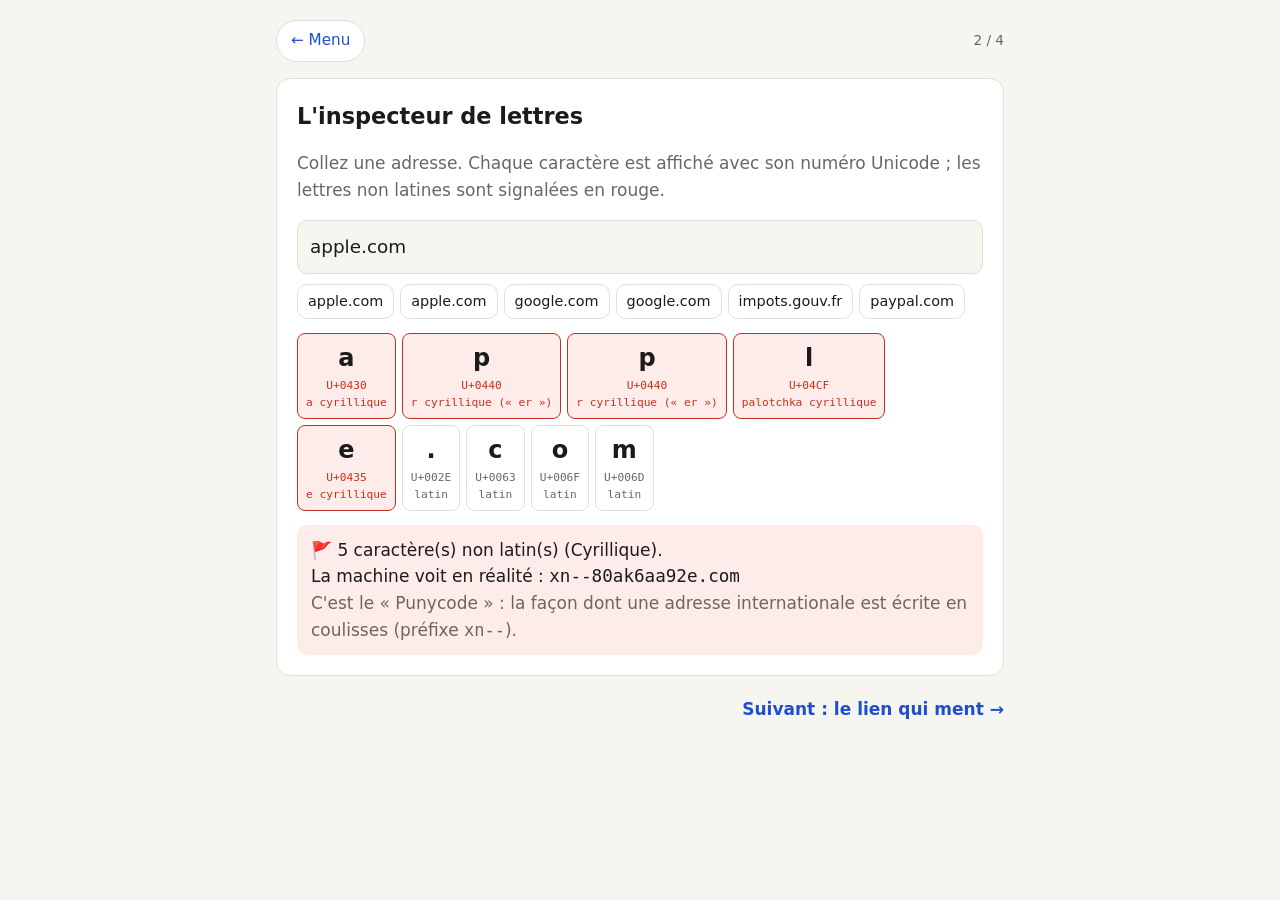
==== inspecteur.html @ 10530959 "separated pages" ====
<!doctype html>
<html lang="fr">
<head>
<meta charset="utf-8">
<meta name="viewport" content="width=device-width, initial-scale=1">
<title>L'inspecteur de lettres</title>
<link rel="stylesheet" href="style.css">
</head>
<body>
<main>
  <div class="topbar"><a class="back" href="index.html">← Menu</a><span class="step">2 / 4</span></div>

  <section>
    <h2>L'inspecteur de lettres</h2>
    <p class="muted">Collez une adresse. Chaque caractère est affiché avec son numéro Unicode ; les lettres non latines sont signalées en rouge.</p>
    <input type="text" id="insp" value="аррӏе.com" autocomplete="off" spellcheck="false" aria-label="Adresse à inspecter">
    <div class="presets" id="presets"></div>
    <div class="chars" id="chars"></div>
    <div class="verdict" id="verdict"></div>
  </section>

  <p class="next"><a href="lien.html">Suivant : le lien qui ment →</a></p>
</main>

<script>
const NAMES = {
  0x0430:"a cyrillique",0x0435:"e cyrillique",0x043E:"o cyrillique",0x0440:"r cyrillique (« er »)",
  0x0441:"s cyrillique (« es »)",0x0443:"u cyrillique",0x0445:"kha cyrillique",0x0455:"dze cyrillique",
  0x0456:"i cyrillique (ukrainien)",0x0458:"je cyrillique",0x04CF:"palotchka cyrillique",
  0x03BF:"omicron grec",0x03B1:"alpha grec",0x03BD:"nu grec",0x03C1:"rho grec",
};
const isAscii = c => c.codePointAt(0) < 128;
function scriptOf(c){
  if (isAscii(c)) return "Latin";
  if (/\p{Script=Cyrillic}/u.test(c)) return "Cyrillique";
  if (/\p{Script=Greek}/u.test(c)) return "Grec";
  if (/\p{Script=Latin}/u.test(c)) return "Latin";
  return "Autre";
}
const toPuny = h => { try { return new URL("https://" + h).hostname; } catch(e){ return "(adresse invalide)"; } };
const hex = c => "U+" + c.codePointAt(0).toString(16).toUpperCase().padStart(4,"0");
const esc = s => s.replace(/[&<>"]/g, m => ({"&":"&amp;","<":"&lt;",">":"&gt;",'"':"&quot;"}[m]));
const highlighted = s => [...s].map(c => isAscii(c) ? esc(c) : `<mark style="background:var(--mark)">${esc(c)}</mark>`).join("");
const $ = id => document.getElementById(id);

const PRESETS = ["apple.com","аррӏе.com","google.com","gооgle.com","impоts.gouv.fr","раураl.com"];
$("presets").innerHTML = PRESETS.map(p => `<button type="button">${esc(p)}</button>`).join("");
[...$("presets").children].forEach((b,k) => b.onclick = () => { $("insp").value = PRESETS[k]; inspect(); });

function inspect(){
  const s = $("insp").value.trim();
  const chars = [...s];
  $("chars").innerHTML = chars.map(c => {
    const alien = !isAscii(c);
    const label = alien ? (NAMES[c.codePointAt(0)] || scriptOf(c)) : "latin";
    return `<div class="ch${alien ? " alien" : ""}" title="${esc(label)}"><b>${esc(c)}</b><small>${hex(c)}</small><small>${esc(label)}</small></div>`;
  }).join("");
  const aliens = chars.filter(c => !isAscii(c));
  const scripts = [...new Set(aliens.map(scriptOf))];
  const p = toPuny(s);
  const v = $("verdict");
  if (!s){ v.className="verdict"; v.innerHTML=""; return; }
  if (aliens.length === 0){
    v.className = "verdict ok";
    v.innerHTML = `✅ Uniquement des caractères latins simples.<br>La machine voit : <span class="mono puny">${esc(p)}</span>`;
  } else {
    v.className = "verdict ko";
    v.innerHTML = `🚩 ${aliens.length} caractère(s) non latin(s) (${scripts.join(", ")}).<br>
      La machine voit en réalité : <span class="mono puny">${highlighted(p)}</span><br>
      <span class="muted">C'est le « Punycode » : la façon dont une adresse internationale est écrite en coulisses (préfixe <code>xn--</code>).</span>`;
  }
}
$("insp").addEventListener("input", inspect);
inspect();
</script>
</body>
</html>
---- style.css ----
:root{
  --bg:#f7f5f0; --card:#ffffff; --ink:#1c1b19; --muted:#6b6760; --line:#e3dfd6;
  --accent:#1f4fd1; --good:#1d7a46; --bad:#c2321f; --warn-bg:#fdecea; --good-bg:#e7f4ec;
  --mark:#ffe08a;
}
@media (prefers-color-scheme: dark){
  :root{ --bg:#141412; --card:#1e1d1a; --ink:#f0ede6; --muted:#a29d93; --line:#34322d;
    --accent:#7aa2ff; --good:#5fcf8d; --bad:#ff7a66; --warn-bg:#3a1f1b; --good-bg:#16301f; --mark:#6b5410; }
}
*{box-sizing:border-box}
body{margin:0;background:var(--bg);color:var(--ink);
  font:17px/1.55 system-ui,-apple-system,"Segoe UI",Roboto,"Helvetica Neue",Arial,sans-serif}
main{max-width:760px;margin:0 auto;padding:20px 16px 64px}
h1{font-size:2rem;line-height:1.15;margin:.2em 0 .3em}
h2{margin:0 0 .4em;font-size:1.4rem}
.muted{color:var(--muted)}
section{background:var(--card);border:1px solid var(--line);border-radius:14px;padding:20px;margin-top:16px}
button{font:inherit;cursor:pointer;border-radius:10px;border:1px solid var(--line);background:var(--card);color:var(--ink);padding:10px 16px}
button.primary{background:var(--accent);border-color:var(--accent);color:#fff}
button:disabled{opacity:.5;cursor:default}

/* Barre du haut : retour + étape */
.topbar{display:flex;align-items:center;justify-content:space-between;gap:12px}
.back{display:inline-flex;align-items:center;gap:6px;color:var(--accent);text-decoration:none;
  border:1px solid var(--line);border-radius:999px;padding:8px 14px;background:var(--card);font-size:.95rem}
.step{font-size:.85rem;color:var(--muted)}
.next{display:block;text-align:right;margin-top:20px}
.next a{color:var(--accent);text-decoration:none;font-weight:600}

/* Menu */
.menu{display:grid;gap:12px;margin-top:20px}
.menu a{display:flex;gap:16px;align-items:center;text-decoration:none;color:var(--ink);
  background:var(--card);border:1px solid var(--line);border-radius:14px;padding:18px}
.menu a:hover{border-color:var(--accent)}
.menu .num{flex:none;width:44px;height:44px;border-radius:50%;display:grid;place-items:center;
  background:var(--accent);color:#fff;font-weight:700;font-size:1.1rem}
.menu b{display:block;font-size:1.1rem}
.menu span.d{color:var(--muted);font-size:.93rem}

/* Jeu */
.domain{font-size:clamp(1.4rem,6vw,2.2rem);font-weight:600;text-align:center;padding:28px 8px;
  border:2px dashed var(--line);border-radius:12px;margin:14px 0;word-break:break-all}
.choices{display:flex;gap:12px;justify-content:center}
.choices button{min-width:130px;font-size:1.05rem}
.progress{font-size:.9rem;color:var(--muted);text-align:center}
.feedback{margin-top:14px;padding:12px 14px;border-radius:10px;display:none}
.feedback.ok{display:block;background:var(--good-bg)}
.feedback.ko{display:block;background:var(--warn-bg)}
.score{font-size:1.5rem;font-weight:700;text-align:center;margin:8px 0}
table{width:100%;border-collapse:collapse;font-size:.92rem}
th,td{text-align:left;padding:7px 6px;border-bottom:1px solid var(--line);vertical-align:top}
td code,.mono{font-family:ui-monospace,SFMono-Regular,Menlo,Consolas,monospace;word-break:break-all}
#recap td:first-child{word-break:break-all;width:42%}
#recap td:last-child{width:40%}
@media (max-width:480px){ table{font-size:.8rem} }
.tag{display:inline-block;font-size:.78rem;padding:1px 8px;border-radius:999px;font-weight:600}
.tag.v{background:var(--good-bg);color:var(--good)} .tag.f{background:var(--warn-bg);color:var(--bad)}

/* Inspecteur */
input[type=text]{width:100%;font:inherit;font-size:1.15rem;padding:12px;border-radius:10px;border:1px solid var(--line);background:var(--bg);color:var(--ink)}
.presets{display:flex;flex-wrap:wrap;gap:6px;margin:10px 0}
.presets button{padding:5px 10px;font-size:.9rem}
.chars{display:flex;flex-wrap:wrap;gap:6px;margin:14px 0}
.ch{border:1px solid var(--line);border-radius:8px;padding:6px 8px;text-align:center;min-width:54px}
.ch b{display:block;font-size:1.5rem;font-weight:600}
.ch small{display:block;font-size:.7rem;color:var(--muted);font-family:ui-monospace,Menlo,Consolas,monospace}
.ch.alien{border-color:var(--bad);background:var(--warn-bg)}
.ch.alien small{color:var(--bad)}
.verdict{padding:12px 14px;border-radius:10px;margin-top:6px}
.verdict.ok{background:var(--good-bg)} .verdict.ko{background:var(--warn-bg)}
.puny{font-size:1.1rem}

/* Lien */
.fakelink{font-size:1.15rem;color:var(--accent);word-break:break-all}
#piege{display:none}
#piege:target{display:block}

footer{margin-top:28px;font-size:.85rem;color:var(--muted)}
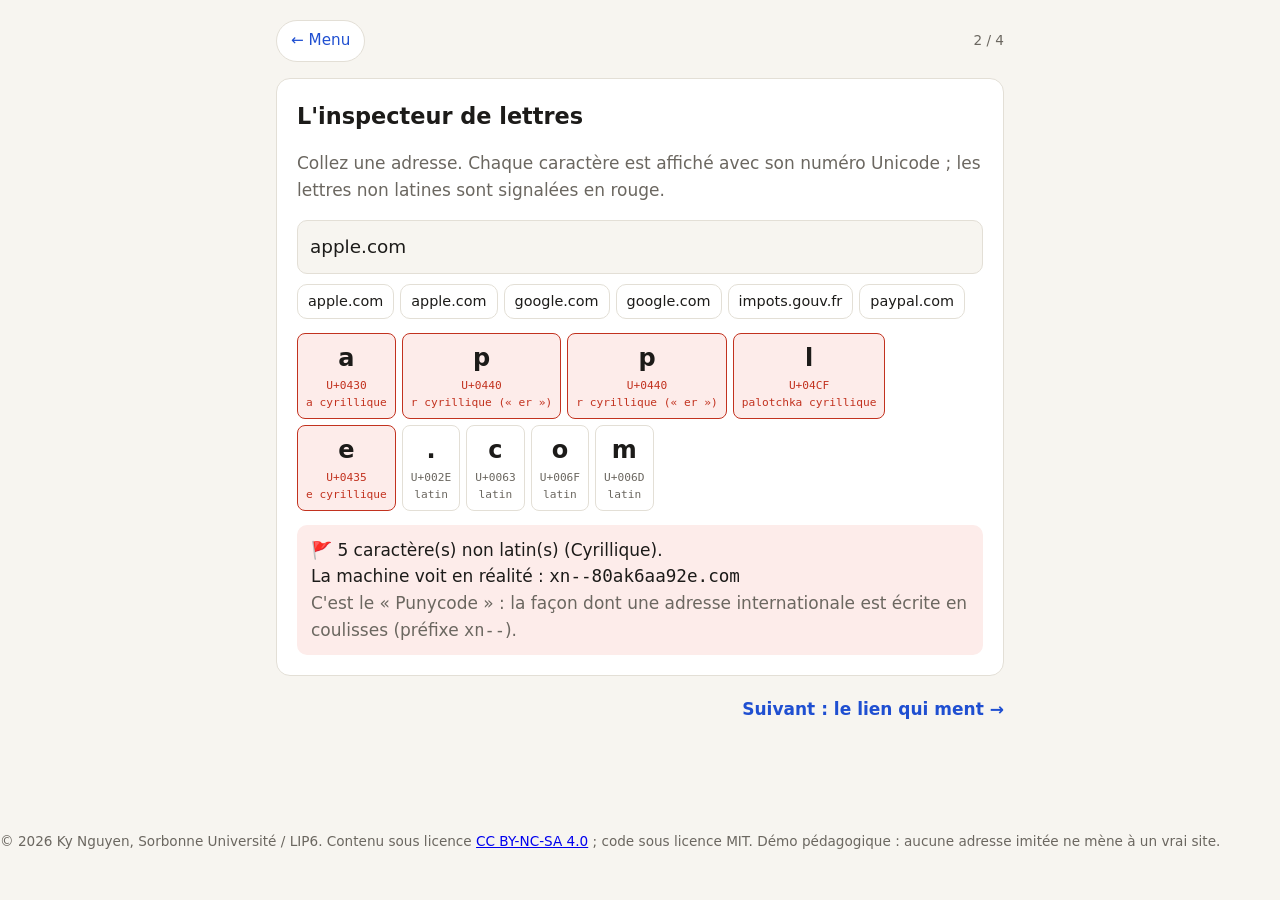
==== commit caa19755: "add license" ====
--- a/inspecteur.html
+++ b/inspecteur.html
@@ -73,5 +73,10 @@
 $("insp").addEventListener("input", inspect);
 inspect();
 </script>
+<footer>
+    © 2026 Ky Nguyen, Sorbonne Université / LIP6.
+    Contenu sous licence <a href="https://creativecommons.org/licenses/by-nc-sa/4.0/deed.fr">CC BY-NC-SA 4.0</a> ;
+    code sous licence MIT. Démo pédagogique : aucune adresse imitée ne mène à un vrai site.
+  </footer>
 </body>
 </html>
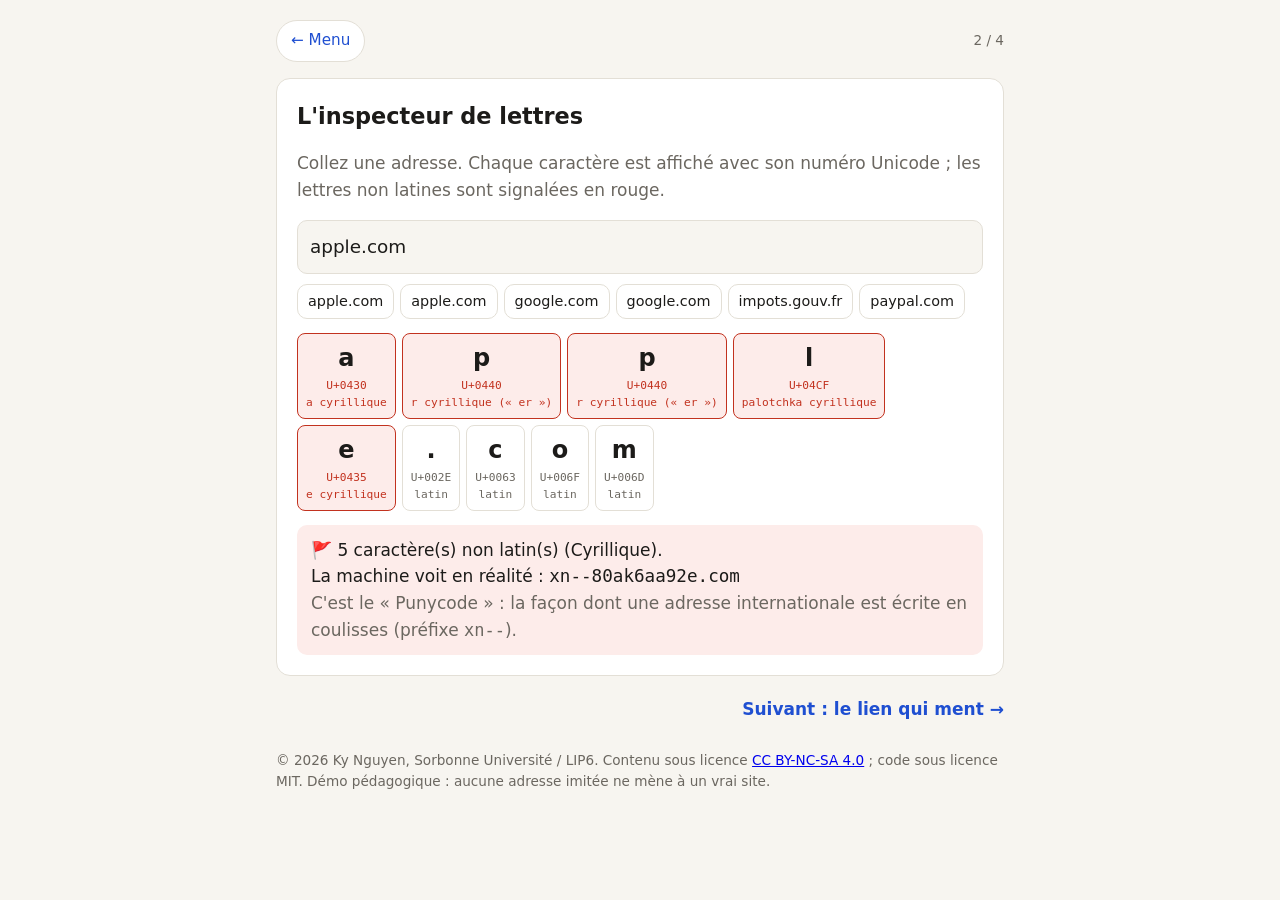
==== commit ce46f284: "minor edits" ====
--- a/inspecteur.html
+++ b/inspecteur.html
@@ -20,6 +20,12 @@
   </section>
 
   <p class="next"><a href="lien.html">Suivant : le lien qui ment →</a></p>
+
+  <footer>
+    © 2026 Ky Nguyen, Sorbonne Université / LIP6.
+    Contenu sous licence <a href="https://creativecommons.org/licenses/by-nc-sa/4.0/deed.fr">CC BY-NC-SA 4.0</a> ;
+    code sous licence MIT. Démo pédagogique : aucune adresse imitée ne mène à un vrai site.
+  </footer>
 </main>
 
 <script>
@@ -73,10 +79,6 @@
 $("insp").addEventListener("input", inspect);
 inspect();
 </script>
-<footer>
-    © 2026 Ky Nguyen, Sorbonne Université / LIP6.
-    Contenu sous licence <a href="https://creativecommons.org/licenses/by-nc-sa/4.0/deed.fr">CC BY-NC-SA 4.0</a> ;
-    code sous licence MIT. Démo pédagogique : aucune adresse imitée ne mène à un vrai site.
-  </footer>
+
 </body>
 </html>
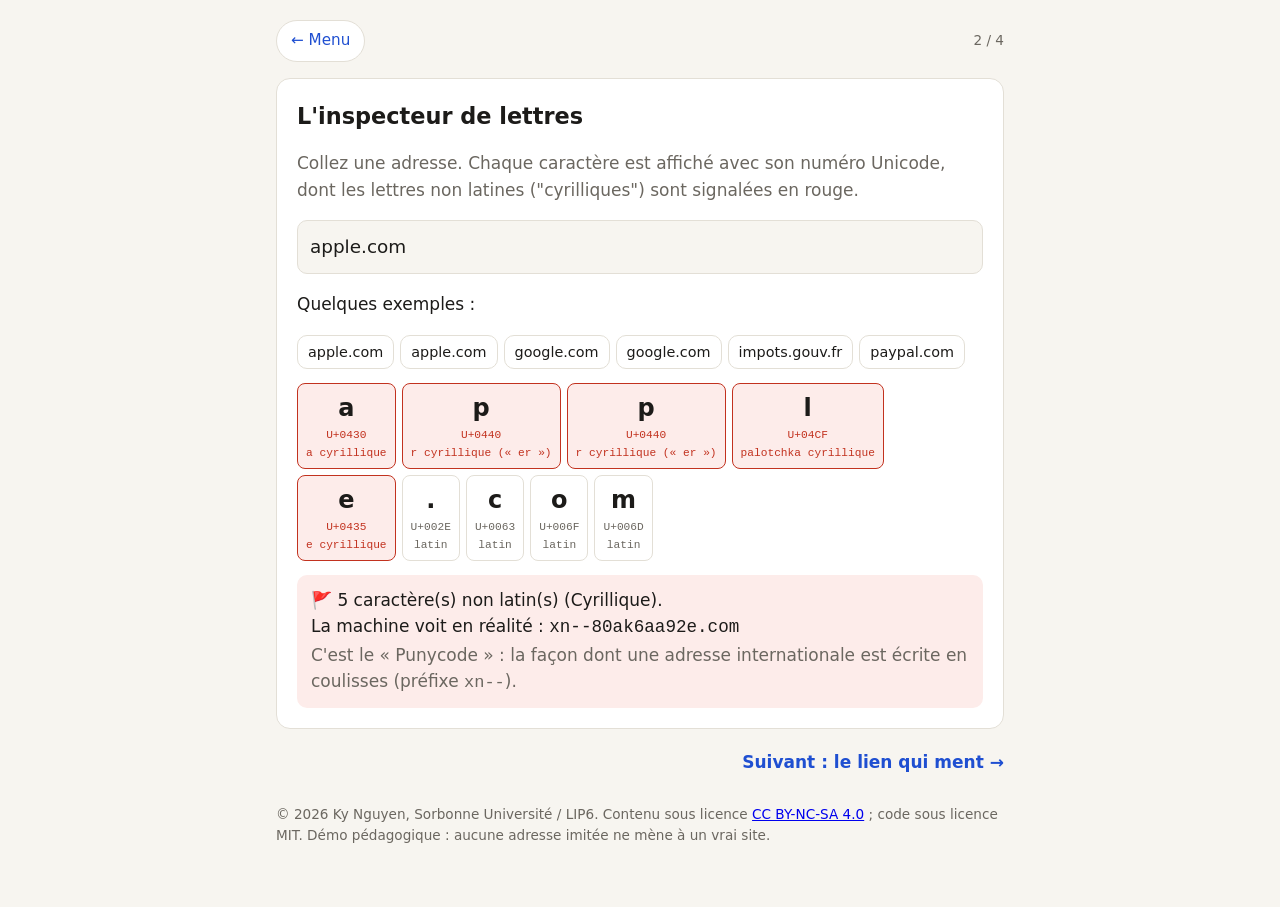
==== commit 757bbac2: "minor edits" ====
--- a/inspecteur.html
+++ b/inspecteur.html
@@ -12,8 +12,9 @@
 
   <section>
     <h2>L'inspecteur de lettres</h2>
-    <p class="muted">Collez une adresse. Chaque caractère est affiché avec son numéro Unicode ; les lettres non latines sont signalées en rouge.</p>
+    <p class="muted">Collez une adresse. Chaque caractère est affiché avec son numéro Unicode, dont les lettres non latines ("cyrilliques") sont signalées en rouge.</p>
     <input type="text" id="insp" value="аррӏе.com" autocomplete="off" spellcheck="false" aria-label="Adresse à inspecter">
+    <p>Quelques exemples :</p>
     <div class="presets" id="presets"></div>
     <div class="chars" id="chars"></div>
     <div class="verdict" id="verdict"></div>
